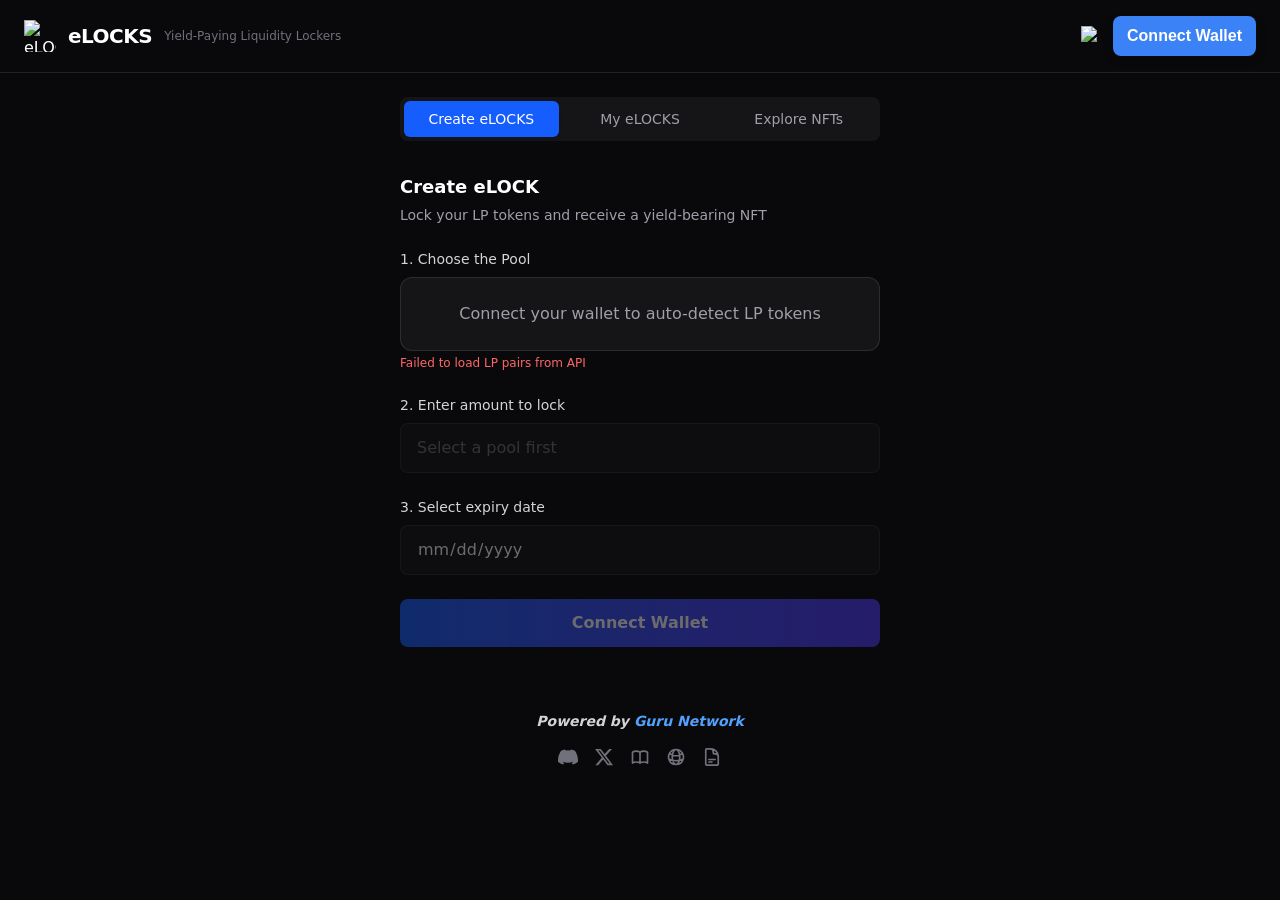
==== base-scale/index.html @ 37f0e588 "sonic & base" ====
<!doctype html>
<html lang="en">
  <head>
    <meta charset="UTF-8" />
    <link rel="icon" type="image/svg+xml" href="https://ftm.guru/icons/lock.svg" />
    <meta name="viewport" content="width=device-width, initial-scale=1.0" />
    <title>eLOCKS — Yield-Paying Liquidity Lockers</title>
    <script type="module" crossorigin src="./assets/index-CDMHT_4w.js"></script>
    <link rel="modulepreload" crossorigin href="./assets/utils-DUS54ir-.js">
    <link rel="stylesheet" crossorigin href="./assets/index-Bsbg9cBW.css">
  </head>
  <body>
    <div id="root"></div>
  </body>
</html>
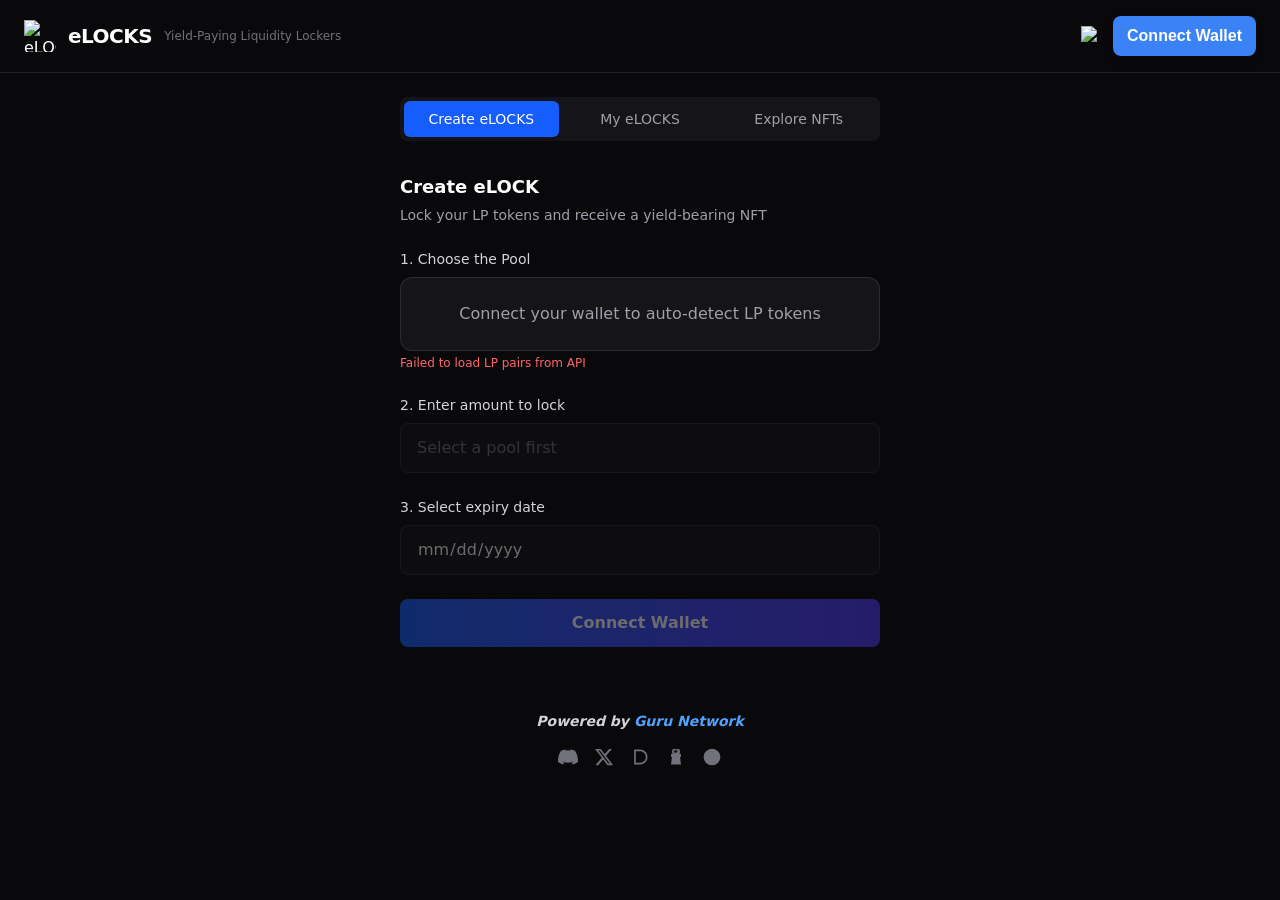
==== commit 35efb4de: "last min edits to base" ====
--- a/base-scale/index.html
+++ b/base-scale/index.html
@@ -5,9 +5,9 @@
     <link rel="icon" type="image/svg+xml" href="https://ftm.guru/icons/lock.svg" />
     <meta name="viewport" content="width=device-width, initial-scale=1.0" />
     <title>eLOCKS — Yield-Paying Liquidity Lockers</title>
-    <script type="module" crossorigin src="./assets/index-CDMHT_4w.js"></script>
+    <script type="module" crossorigin src="./assets/index-DmLnMDhc.js"></script>
     <link rel="modulepreload" crossorigin href="./assets/utils-DUS54ir-.js">
-    <link rel="stylesheet" crossorigin href="./assets/index-Bsbg9cBW.css">
+    <link rel="stylesheet" crossorigin href="./assets/index-B_6yJ6tk.css">
   </head>
   <body>
     <div id="root"></div>
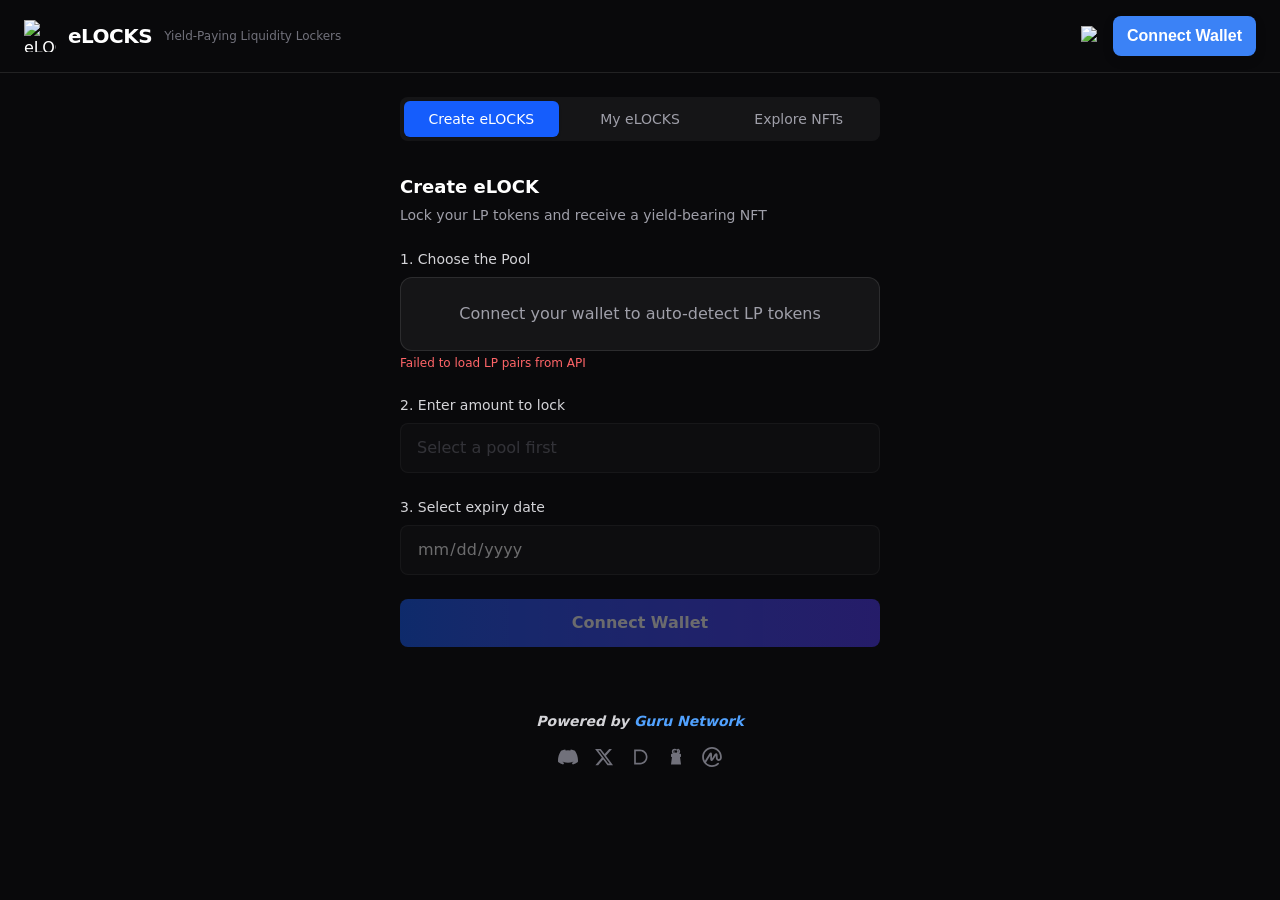
==== commit d0f18876: "smol updates" ====
--- a/base-scale/index.html
+++ b/base-scale/index.html
@@ -5,9 +5,9 @@
     <link rel="icon" type="image/svg+xml" href="https://ftm.guru/icons/lock.svg" />
     <meta name="viewport" content="width=device-width, initial-scale=1.0" />
     <title>eLOCKS — Yield-Paying Liquidity Lockers</title>
-    <script type="module" crossorigin src="./assets/index-DmLnMDhc.js"></script>
+    <script type="module" crossorigin src="./assets/index-tdreCyXj.js"></script>
     <link rel="modulepreload" crossorigin href="./assets/utils-DUS54ir-.js">
-    <link rel="stylesheet" crossorigin href="./assets/index-B_6yJ6tk.css">
+    <link rel="stylesheet" crossorigin href="./assets/index-DbnfqQsh.css">
   </head>
   <body>
     <div id="root"></div>
